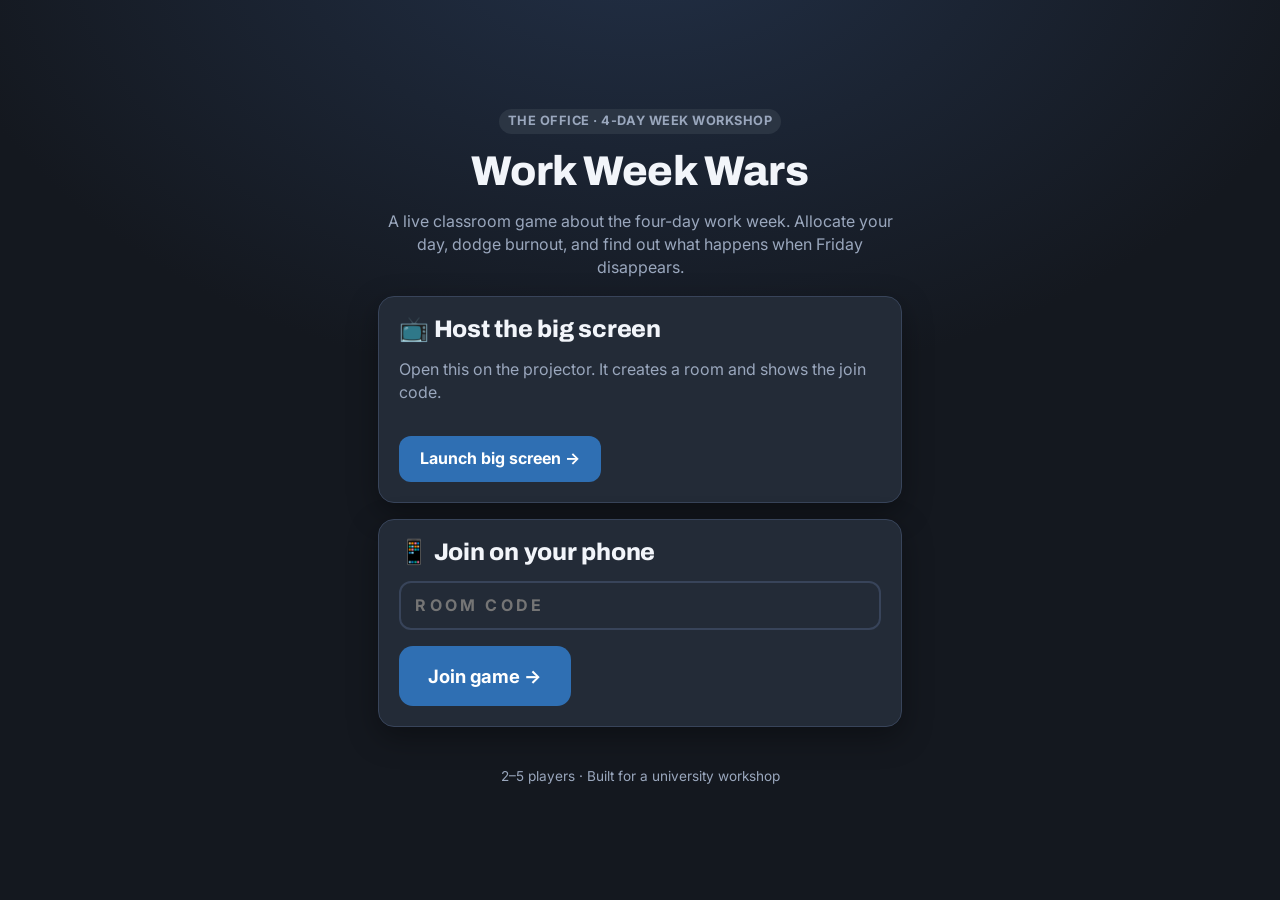
==== index.html @ ff5d2e48 "Work Week Wars — initial commit A live multiplayer classroom game about the four-day work week (The " ====
<!DOCTYPE html>
<html lang="en">
  <head>
    <meta charset="UTF-8" />
    <meta name="viewport" content="width=device-width, initial-scale=1.0" />
    <title>Work Week Wars</title>
    <link rel="icon" href="data:," />
    <link rel="preconnect" href="https://fonts.googleapis.com" />
    <link rel="preconnect" href="https://fonts.gstatic.com" crossorigin />
    <link
      href="https://fonts.googleapis.com/css2?family=Archivo:wght@600;800&family=Inter:wght@400;600;700&display=swap"
      rel="stylesheet"
    />
    <link rel="stylesheet" href="style.css" />
  </head>
  <body>
    <div class="wrap stack" style="padding-top: 12vh">
      <div class="center stack">
        <div class="pill">The Office · 4-Day Week Workshop</div>
        <h1 style="font-size: 2.6rem">Work Week Wars</h1>
        <p class="muted">
          A live classroom game about the four-day work week. Allocate your day,
          dodge burnout, and find out what happens when Friday disappears.
        </p>
      </div>

      <div class="card stack">
        <h2>📺 Host the big screen</h2>
        <p class="muted">Open this on the projector. It creates a room and shows the join code.</p>
        <a class="btn big" href="screen.html" style="display: inline-block; text-decoration: none">
          Launch big screen →
        </a>
      </div>

      <div class="card stack">
        <h2>📱 Join on your phone</h2>
        <form id="joinForm" class="stack">
          <input
            id="code"
            type="text"
            inputmode="latin"
            autocomplete="off"
            maxlength="4"
            placeholder="ROOM CODE"
            style="text-transform: uppercase; letter-spacing: 0.2em; font-weight: 700"
          />
          <button class="big" type="submit">Join game →</button>
        </form>
      </div>

      <footer class="foot">2–5 players · Built for a university workshop</footer>
    </div>

    <script>
      document.getElementById('joinForm').addEventListener('submit', (e) => {
        e.preventDefault()
        const code = document.getElementById('code').value.trim().toUpperCase()
        const url = code ? `play.html?code=${encodeURIComponent(code)}` : 'play.html'
        location.href = url
      })
    </script>
  </body>
</html>
---- style.css ----
/* ===========================================================================
   Work Week Wars — shared styles
   Dunder Mifflin meets Jackbox: dark game-show stage, vibrant character accents.
   =========================================================================== */

:root {
  --bg: #14181f;
  --bg-2: #1c222c;
  --panel: #232b37;
  --panel-2: #2b3543;
  --line: #38445a;
  --text: #f2f5fa;
  --muted: #9aa7bd;
  --accent: #2f6fb3; /* Dunder Mifflin blue */
  --accent-2: #4a90d9;
  --good: #4caf72;
  --bad: #e0573e;
  --warn: #e2b03b;
  --radius: 16px;
  --shadow: 0 10px 30px rgba(0, 0, 0, 0.35);

  /* character accents */
  --michael: #2f6fb3;
  --dwight: #9c7a2e;
  --pam: #c2603a;
  --toby: #5a7d5a;
  --oscar: #3b8e8e;
}

* {
  box-sizing: border-box;
}

html,
body {
  margin: 0;
  padding: 0;
  min-height: 100%;
}

body {
  font-family: 'Inter', system-ui, -apple-system, 'Segoe UI', sans-serif;
  color: var(--text);
  background: radial-gradient(1200px 800px at 50% -10%, #223047 0%, var(--bg) 60%);
  background-attachment: fixed;
  -webkit-font-smoothing: antialiased;
  line-height: 1.45;
}

h1,
h2,
h3 {
  font-family: 'Archivo', 'Inter', sans-serif;
  font-weight: 800;
  letter-spacing: -0.01em;
  margin: 0 0 0.4em;
  line-height: 1.05;
}

a {
  color: var(--accent-2);
}

.muted {
  color: var(--muted);
}

.center {
  text-align: center;
}

.hidden {
  display: none !important;
}

/* ---- buttons ---- */
button,
.btn {
  font: inherit;
  font-weight: 700;
  color: #fff;
  background: var(--accent);
  border: none;
  border-radius: 12px;
  padding: 0.7em 1.3em;
  cursor: pointer;
  transition: transform 0.05s ease, background 0.15s ease, opacity 0.15s;
}
button:hover,
.btn:hover {
  background: var(--accent-2);
}
button:active {
  transform: translateY(1px);
}
button:disabled {
  opacity: 0.45;
  cursor: not-allowed;
}
button.ghost {
  background: transparent;
  border: 2px solid var(--line);
  color: var(--text);
}
button.ghost:hover {
  border-color: var(--accent-2);
  background: transparent;
}
button.big {
  font-size: 1.15em;
  padding: 0.9em 1.6em;
  border-radius: 14px;
}

input[type='text'] {
  font: inherit;
  color: var(--text);
  background: var(--panel);
  border: 2px solid var(--line);
  border-radius: 12px;
  padding: 0.7em 0.9em;
  width: 100%;
}
input[type='text']:focus {
  outline: none;
  border-color: var(--accent-2);
}

/* ---- generic layout ---- */
.wrap {
  max-width: 560px;
  margin: 0 auto;
  padding: 24px 18px 64px;
}

.card {
  background: var(--panel);
  border: 1px solid var(--line);
  border-radius: var(--radius);
  padding: 20px;
  box-shadow: var(--shadow);
}

.stack > * + * {
  margin-top: 16px;
}

.pill {
  display: inline-block;
  font-size: 0.8em;
  font-weight: 700;
  letter-spacing: 0.04em;
  text-transform: uppercase;
  padding: 0.25em 0.7em;
  border-radius: 999px;
  background: var(--panel-2);
  color: var(--muted);
}

/* ---- character avatar ---- */
.avatar {
  --c: var(--accent);
  display: grid;
  place-items: center;
  width: 64px;
  height: 64px;
  border-radius: 50%;
  background: color-mix(in srgb, var(--c) 30%, var(--panel));
  border: 3px solid var(--c);
  font-size: 32px;
  flex: none;
  overflow: hidden;
}
.avatar svg {
  display: block;
  width: 100%;
  height: 100%;
}
.role-michael { --c: var(--michael); }
.role-dwight  { --c: var(--dwight); }
.role-pam     { --c: var(--pam); }
.role-toby    { --c: var(--toby); }
.role-oscar   { --c: var(--oscar); }

.role-head {
  display: flex;
  gap: 14px;
  align-items: center;
}
.role-head .name {
  font-family: 'Archivo', sans-serif;
  font-weight: 800;
  font-size: 1.4em;
}
.role-head .title {
  color: var(--muted);
  font-size: 0.95em;
}

/* ---- metric gauges ---- */
.gauges {
  display: grid;
  gap: 12px;
}
.gauge .gauge-top {
  display: flex;
  justify-content: space-between;
  font-weight: 700;
  margin-bottom: 4px;
}
.gauge .gauge-val {
  font-variant-numeric: tabular-nums;
}
.gauge .track {
  height: 14px;
  background: var(--panel-2);
  border-radius: 999px;
  overflow: hidden;
}
.gauge .fill {
  height: 100%;
  width: 0;
  border-radius: 999px;
  transition: width 0.35s ease, background 0.35s ease;
}

/* ---- sliders ---- */
.slider-row {
  background: var(--panel-2);
  border-radius: 14px;
  padding: 14px 16px;
}
.slider-row .slider-top {
  display: flex;
  justify-content: space-between;
  align-items: baseline;
  margin-bottom: 6px;
}
.slider-row .slider-label {
  font-weight: 700;
}
.slider-row .slider-desc {
  color: var(--muted);
  font-size: 0.85em;
  margin-top: 2px;
}
.slider-row .slider-hrs {
  font-family: 'Archivo', sans-serif;
  font-weight: 800;
  font-size: 1.25em;
  font-variant-numeric: tabular-nums;
}
input[type='range'] {
  width: 100%;
  accent-color: var(--accent-2);
  height: 28px;
}

.budget {
  display: flex;
  justify-content: space-between;
  align-items: center;
  font-weight: 700;
  padding: 12px 16px;
  border-radius: 12px;
  background: var(--panel-2);
  position: sticky;
  top: 8px;
  z-index: 5;
}
.budget .left-hrs {
  font-family: 'Archivo', sans-serif;
  font-size: 1.5em;
}
.budget.over {
  outline: 2px solid var(--bad);
}

/* ---- badges ---- */
.badge {
  display: inline-flex;
  align-items: center;
  gap: 8px;
  font-weight: 800;
  font-family: 'Archivo', sans-serif;
  padding: 0.4em 0.9em;
  border-radius: 999px;
  font-size: 1.05em;
}
.badge.win {
  background: color-mix(in srgb, var(--good) 25%, transparent);
  color: #aef0c4;
  border: 2px solid var(--good);
}
.badge.fail {
  background: color-mix(in srgb, var(--bad) 25%, transparent);
  color: #ffc2b5;
  border: 2px solid var(--bad);
}

/* ===========================================================================
   BIG SCREEN  (body.screen)  — large type, high contrast, lecture-hall ready.
   =========================================================================== */
body.screen {
  font-size: 22px;
}
body.screen .stage {
  min-height: 100vh;
  display: flex;
  flex-direction: column;
  padding: 3vh 4vw;
}
body.screen .stage-head {
  display: flex;
  justify-content: space-between;
  align-items: center;
  margin-bottom: 2vh;
}
body.screen .stage-head .brand {
  font-family: 'Archivo', sans-serif;
  font-weight: 800;
  font-size: 1.4rem;
  letter-spacing: 0.02em;
}
body.screen .stage-body {
  flex: 1;
  display: flex;
  flex-direction: column;
  justify-content: center;
}
body.screen h1 {
  font-size: clamp(2.2rem, 6vw, 5rem);
}
body.screen .hint {
  color: var(--muted);
  font-size: 1.4rem;
  margin-top: 3vh;
}
body.screen .hint kbd {
  background: var(--panel-2);
  border: 1px solid var(--line);
  border-radius: 8px;
  padding: 0.15em 0.6em;
  font-family: inherit;
}

/* lobby code + qr */
.lobby-grid {
  display: flex;
  gap: 5vw;
  align-items: center;
  justify-content: center;
  flex-wrap: wrap;
}
.joincode {
  font-family: 'Archivo', sans-serif;
  font-weight: 800;
  font-size: clamp(4rem, 16vw, 12rem);
  letter-spacing: 0.08em;
  line-height: 1;
  color: #fff;
  text-shadow: 0 6px 0 rgba(0, 0, 0, 0.25);
}
.joinurl {
  font-size: 1.5rem;
  color: var(--muted);
}
#qrcode {
  background: #fff;
  padding: 14px;
  border-radius: 16px;
  line-height: 0;
}

/* player grid (lobby / allocating / lock status) */
.player-grid {
  display: grid;
  grid-template-columns: repeat(auto-fit, minmax(180px, 1fr));
  gap: 20px;
  margin-top: 2vh;
}
.player-tile {
  --c: var(--accent);
  background: var(--panel);
  border: 2px solid var(--line);
  border-top: 6px solid var(--c);
  border-radius: var(--radius);
  padding: 18px;
  text-align: center;
  position: relative;
  transition: transform 0.2s ease, border-color 0.2s;
}
.player-tile.empty {
  opacity: 0.35;
  border-style: dashed;
}
.player-tile.locked {
  border-color: var(--good);
}
.player-tile .avatar {
  margin: 0 auto 10px;
  width: 78px;
  height: 78px;
  font-size: 40px;
}
.player-tile .pname {
  font-family: 'Archivo', sans-serif;
  font-weight: 800;
  font-size: 1.2rem;
}
.player-tile .prole {
  color: var(--muted);
  font-size: 0.95rem;
}
.player-tile .status {
  margin-top: 10px;
  font-weight: 800;
}
.player-tile .status.waiting { color: var(--muted); }
.player-tile .status.done { color: var(--good); }
.tick {
  position: absolute;
  top: 10px;
  right: 12px;
  font-size: 1.6rem;
  opacity: 0;
  transform: scale(0.5);
  transition: opacity 0.25s, transform 0.25s;
}
.player-tile.locked .tick {
  opacity: 1;
  transform: scale(1);
}

/* thinking / waiting splash */
.splash {
  text-align: center;
}
.splash .avatar {
  width: 160px;
  height: 160px;
  font-size: 84px;
  margin: 0 auto 24px;
  animation: bob 2.4s ease-in-out infinite;
}
@keyframes bob {
  0%, 100% { transform: translateY(0); }
  50% { transform: translateY(-12px); }
}
.dots::after {
  content: '';
  animation: dots 1.6s steps(4, end) infinite;
}
@keyframes dots {
  0% { content: ''; }
  25% { content: '.'; }
  50% { content: '..'; }
  75% { content: '...'; }
}

/* reveal card (big) */
.reveal-card {
  --c: var(--accent);
  max-width: 1100px;
  margin: 0 auto;
  width: 100%;
  background: var(--panel);
  border: 2px solid var(--line);
  border-top: 10px solid var(--c);
  border-radius: 22px;
  padding: 36px 40px;
  box-shadow: var(--shadow);
  animation: pop 0.35s ease;
}
@keyframes pop {
  from { transform: scale(0.96); opacity: 0; }
  to { transform: scale(1); opacity: 1; }
}
.reveal-card .role-head .avatar {
  width: 96px;
  height: 96px;
  font-size: 52px;
}
.reveal-card .role-head .name {
  font-size: 2.4rem;
}
.reveal-grid {
  display: grid;
  grid-template-columns: 1fr 1fr;
  gap: 32px;
  margin-top: 24px;
}
@media (max-width: 800px) {
  .reveal-grid { grid-template-columns: 1fr; }
}

/* schedule bars */
.sched-bars {
  display: grid;
  gap: 10px;
}
.sched-bar {
  display: grid;
  grid-template-columns: 130px 1fr 70px;
  align-items: center;
  gap: 12px;
}
.sched-bar .bar-track {
  height: 22px;
  background: var(--panel-2);
  border-radius: 8px;
  overflow: hidden;
}
.sched-bar .bar-fill {
  height: 100%;
  border-radius: 8px;
}

/* company gauge */
.company {
  text-align: center;
  max-width: 900px;
  margin: 0 auto;
}
.bigmeter {
  height: 46px;
  background: var(--panel-2);
  border-radius: 999px;
  overflow: hidden;
  border: 2px solid var(--line);
  margin: 18px 0;
}
.bigmeter .fill {
  height: 100%;
  width: 0;
  border-radius: 999px;
  background: linear-gradient(90deg, var(--bad), var(--warn) 50%, var(--good));
  transition: width 1.1s cubic-bezier(0.2, 0.8, 0.2, 1);
}
.bigmeter-val {
  font-family: 'Archivo', sans-serif;
  font-weight: 800;
  font-size: 3rem;
}

/* round 2 calendar */
.calendar {
  display: flex;
  gap: 18px;
  justify-content: center;
  margin: 3vh 0;
}
.day {
  width: 150px;
  height: 180px;
  border-radius: 16px;
  background: var(--panel);
  border: 2px solid var(--line);
  display: flex;
  align-items: center;
  justify-content: center;
  font-family: 'Archivo', sans-serif;
  font-weight: 800;
  font-size: 1.6rem;
  position: relative;
}
.day.struck {
  opacity: 0.5;
}
.day.struck::after {
  content: '';
  position: absolute;
  inset: 50% 8% auto;
  height: 8px;
  background: var(--bad);
  transform: rotate(-12deg);
  transform-origin: center;
  animation: strike 0.6s ease forwards;
}
@keyframes strike {
  from { width: 0; left: 50%; }
  to { width: 84%; left: 8%; }
}

/* comparison chart */
.compare {
  max-width: 1100px;
  margin: 0 auto;
  width: 100%;
}
.compare-row {
  display: grid;
  grid-template-columns: 160px 1fr;
  gap: 16px;
  align-items: center;
  padding: 12px 0;
  border-bottom: 1px solid var(--line);
}
.compare-metric {
  display: grid;
  grid-template-columns: 90px 1fr;
  gap: 10px;
  align-items: center;
}
.cmp-bars {
  display: grid;
  gap: 6px;
}
.cmp-bar {
  height: 16px;
  border-radius: 6px;
  background: var(--panel-2);
  position: relative;
}
.cmp-bar > span {
  position: absolute;
  inset: 0;
  border-radius: 6px;
}
.cmp-bar small {
  position: absolute;
  right: 8px;
  top: 50%;
  transform: translateY(-50%);
  font-size: 0.8rem;
  font-weight: 700;
}
.r1 > span { background: var(--accent); }
.r2 > span { background: var(--good); }
.legend {
  display: flex;
  gap: 22px;
  justify-content: center;
  margin: 16px 0;
  color: var(--muted);
}
.legend i {
  display: inline-block;
  width: 16px;
  height: 16px;
  border-radius: 4px;
  margin-right: 6px;
  vertical-align: -2px;
}

/* ===========================================================================
   PLAYER PHONE
   =========================================================================== */
.toast {
  position: fixed;
  left: 50%;
  bottom: 24px;
  transform: translateX(-50%);
  background: var(--bad);
  color: #fff;
  padding: 0.7em 1.1em;
  border-radius: 12px;
  font-weight: 700;
  box-shadow: var(--shadow);
  z-index: 50;
}

.waiting-splash {
  text-align: center;
  padding: 18vh 0;
}
.waiting-splash .avatar {
  width: 120px;
  height: 120px;
  font-size: 60px;
  margin: 0 auto 20px;
  animation: bob 2.4s ease-in-out infinite;
}

.target-note {
  background: color-mix(in srgb, var(--accent) 18%, var(--panel));
  border: 1px solid var(--accent);
  border-radius: 12px;
  padding: 12px 14px;
  font-weight: 600;
}

.result-hero {
  text-align: center;
  padding: 24px 0;
}
.result-hero .avatar {
  width: 110px;
  height: 110px;
  font-size: 56px;
  margin: 0 auto 16px;
}

footer.foot {
  text-align: center;
  color: var(--muted);
  font-size: 0.85em;
  padding: 24px 0;
}
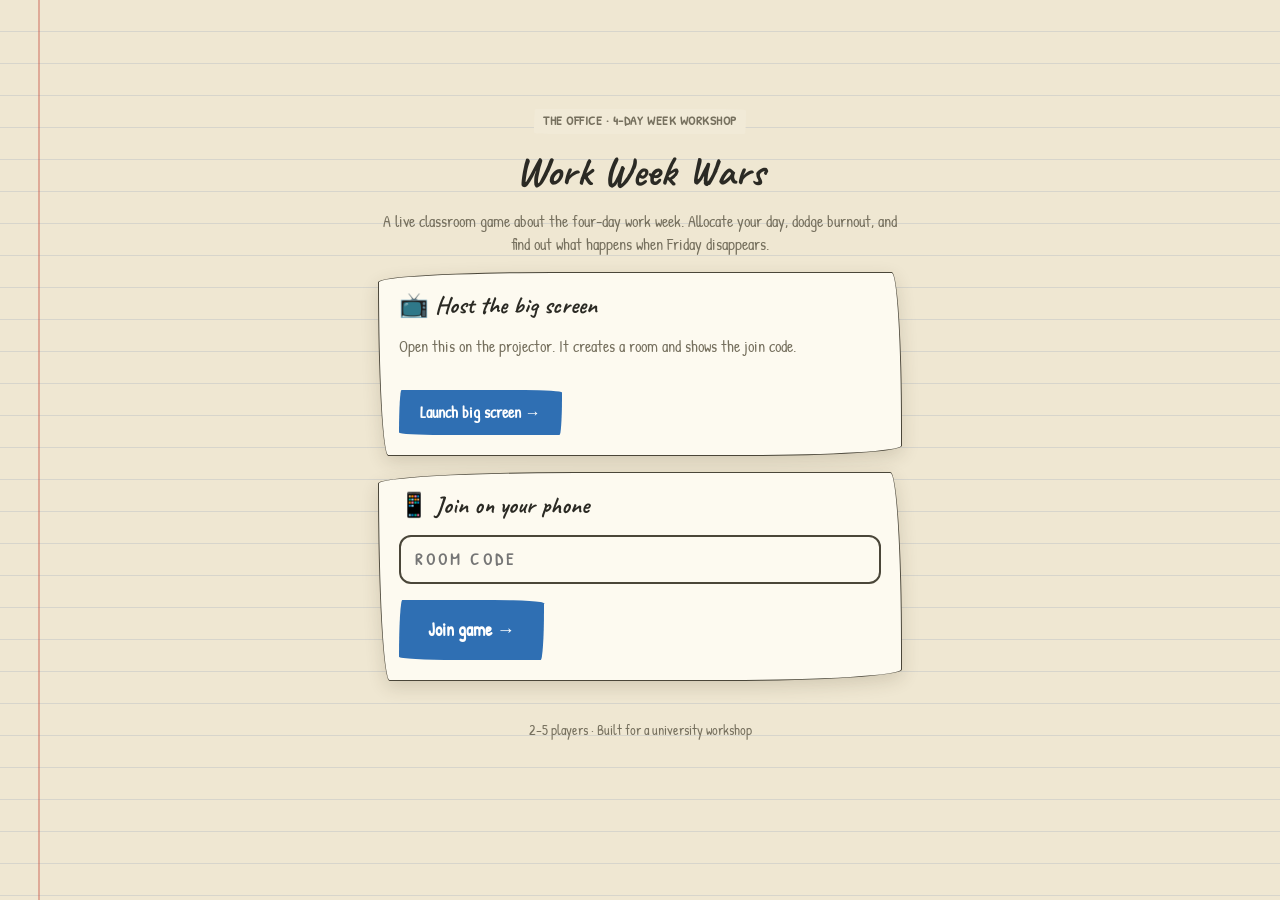
==== commit 34f41545: "Reskin to a pencil-and-paper theme; ship the "earned 4-day week" UX Theme (pencil & paper): - Repain" ====
--- a/index.html
+++ b/index.html
@@ -8,7 +8,7 @@
     <link rel="preconnect" href="https://fonts.googleapis.com" />
     <link rel="preconnect" href="https://fonts.gstatic.com" crossorigin />
     <link
-      href="https://fonts.googleapis.com/css2?family=Archivo:wght@600;800&family=Inter:wght@400;600;700&display=swap"
+      href="https://fonts.googleapis.com/css2?family=Caveat:wght@500;700&family=Patrick+Hand&display=swap"
       rel="stylesheet"
     />
     <link rel="stylesheet" href="style.css" />
--- a/style.css
+++ b/style.css
@@ -1,25 +1,34 @@
 /* ===========================================================================
    Work Week Wars — shared styles
-   Dunder Mifflin meets Jackbox: dark game-show stage, vibrant character accents.
+   "Pencil & paper": ruled-notebook paper, graphite ink, hand-drawn boxes.
    =========================================================================== */
 
 :root {
-  --bg: #14181f;
-  --bg-2: #1c222c;
-  --panel: #232b37;
-  --panel-2: #2b3543;
-  --line: #38445a;
-  --text: #f2f5fa;
-  --muted: #9aa7bd;
-  --accent: #2f6fb3; /* Dunder Mifflin blue */
-  --accent-2: #4a90d9;
-  --good: #4caf72;
-  --bad: #e0573e;
-  --warn: #e2b03b;
+  /* paper + ink palette */
+  --bg: #efe7d2;        /* kraft notebook paper (carries the ruled lines) */
+  --bg-2: #e7dec6;
+  --panel: #fdfaf0;     /* index-card / sticky-note white */
+  --panel-2: #f1ead7;   /* inset wells (tracks, slider/stepper rows) */
+  --line: #4a4639;      /* graphite stroke — borders & rules drawn in pencil */
+  --text: #2b2a24;      /* graphite ink */
+  --muted: #76705e;     /* faded pencil */
+  --accent: #2f6fb3;    /* blue ballpoint pen */
+  --accent-2: #1d5390;  /* pressed-harder blue (links / hover) */
+  --good: #3f8a52;      /* green colour-pencil */
+  --bad: #c0392b;       /* red marking pen */
+  --warn: #cf9a2a;      /* yellow highlighter */
   --radius: 16px;
-  --shadow: 0 10px 30px rgba(0, 0, 0, 0.35);
-
-  /* character accents */
+  --shadow: 0 6px 18px rgba(60, 50, 25, 0.16);
+
+  /* ruled-paper background lines */
+  --rule: rgba(70, 105, 165, 0.14);  /* faint blue feint */
+  --margin: rgba(192, 57, 43, 0.35); /* red margin line */
+
+  /* hand-drawn fonts */
+  --font-body: 'Patrick Hand', 'Segoe Print', 'Comic Sans MS', cursive;
+  --font-display: 'Caveat', 'Patrick Hand', cursive;
+
+  /* character accents (coloured pencils) */
   --michael: #2f6fb3;
   --dwight: #9c7a2e;
   --pam: #c2603a;
@@ -39,9 +48,12 @@
 }
 
 body {
-  font-family: 'Inter', system-ui, -apple-system, 'Segoe UI', sans-serif;
+  font-family: var(--font-body);
   color: var(--text);
-  background: radial-gradient(1200px 800px at 50% -10%, #223047 0%, var(--bg) 60%);
+  background-color: var(--bg);
+  background-image:
+    linear-gradient(90deg, transparent 38px, var(--margin) 38px, var(--margin) 40px, transparent 40px),
+    repeating-linear-gradient(var(--bg) 0, var(--bg) 31px, var(--rule) 31px, var(--rule) 32px);
   background-attachment: fixed;
   -webkit-font-smoothing: antialiased;
   line-height: 1.45;
@@ -50,9 +62,9 @@
 h1,
 h2,
 h3 {
-  font-family: 'Archivo', 'Inter', sans-serif;
-  font-weight: 800;
-  letter-spacing: -0.01em;
+  font-family: var(--font-display);
+  font-weight: 700;
+  letter-spacing: 0;
   margin: 0 0 0.4em;
   line-height: 1.05;
 }
@@ -188,7 +200,7 @@
   align-items: center;
 }
 .role-head .name {
-  font-family: 'Archivo', sans-serif;
+  font-family: var(--font-display);
   font-weight: 800;
   font-size: 1.4em;
 }
@@ -245,7 +257,7 @@
   margin-top: 2px;
 }
 .slider-row .slider-hrs {
-  font-family: 'Archivo', sans-serif;
+  font-family: var(--font-display);
   font-weight: 800;
   font-size: 1.25em;
   font-variant-numeric: tabular-nums;
@@ -264,12 +276,9 @@
   padding: 12px 16px;
   border-radius: 12px;
   background: var(--panel-2);
-  position: sticky;
-  top: 8px;
-  z-index: 5;
 }
 .budget .left-hrs {
-  font-family: 'Archivo', sans-serif;
+  font-family: var(--font-display);
   font-size: 1.5em;
 }
 .budget.over {
@@ -282,19 +291,19 @@
   align-items: center;
   gap: 8px;
   font-weight: 800;
-  font-family: 'Archivo', sans-serif;
+  font-family: var(--font-display);
   padding: 0.4em 0.9em;
   border-radius: 999px;
   font-size: 1.05em;
 }
 .badge.win {
   background: color-mix(in srgb, var(--good) 25%, transparent);
-  color: #aef0c4;
+  color: #2d6b3e;
   border: 2px solid var(--good);
 }
 .badge.fail {
   background: color-mix(in srgb, var(--bad) 25%, transparent);
-  color: #ffc2b5;
+  color: #a73225;
   border: 2px solid var(--bad);
 }
 
@@ -317,7 +326,7 @@
   margin-bottom: 2vh;
 }
 body.screen .stage-head .brand {
-  font-family: 'Archivo', sans-serif;
+  font-family: var(--font-display);
   font-weight: 800;
   font-size: 1.4rem;
   letter-spacing: 0.02em;
@@ -353,13 +362,13 @@
   flex-wrap: wrap;
 }
 .joincode {
-  font-family: 'Archivo', sans-serif;
+  font-family: var(--font-display);
   font-weight: 800;
   font-size: clamp(4rem, 16vw, 12rem);
   letter-spacing: 0.08em;
   line-height: 1;
-  color: #fff;
-  text-shadow: 0 6px 0 rgba(0, 0, 0, 0.25);
+  color: var(--text);
+  text-shadow: 2px 2px 0 rgba(43, 42, 36, 0.15);
 }
 .joinurl {
   font-size: 1.5rem;
@@ -404,7 +413,7 @@
   font-size: 40px;
 }
 .player-tile .pname {
-  font-family: 'Archivo', sans-serif;
+  font-family: var(--font-display);
   font-weight: 800;
   font-size: 1.2rem;
 }
@@ -538,7 +547,7 @@
   transition: width 1.1s cubic-bezier(0.2, 0.8, 0.2, 1);
 }
 .bigmeter-val {
-  font-family: 'Archivo', sans-serif;
+  font-family: var(--font-display);
   font-weight: 800;
   font-size: 3rem;
 }
@@ -559,7 +568,7 @@
   display: flex;
   align-items: center;
   justify-content: center;
-  font-family: 'Archivo', sans-serif;
+  font-family: var(--font-display);
   font-weight: 800;
   font-size: 1.6rem;
   position: relative;
@@ -598,9 +607,13 @@
 }
 .compare-metric {
   display: grid;
-  grid-template-columns: 90px 1fr;
-  gap: 10px;
+  grid-template-columns: 120px 1fr;
+  gap: 12px;
   align-items: center;
+}
+.compare-metric > .muted {
+  white-space: nowrap;
+  font-size: 0.85rem;
 }
 .cmp-bars {
   display: grid;
@@ -641,6 +654,21 @@
   border-radius: 4px;
   margin-right: 6px;
   vertical-align: -2px;
+}
+
+/* on-screen host controls (big screen) */
+.controls {
+  position: fixed;
+  right: 20px;
+  bottom: 16px;
+  display: flex;
+  gap: 10px;
+  z-index: 40;
+  opacity: 0.9;
+}
+.controls button {
+  font-size: 1rem;
+  padding: 0.55em 1em;
 }
 
 /* ===========================================================================
@@ -697,3 +725,777 @@
   font-size: 0.85em;
   padding: 24px 0;
 }
+
+/* Floating "ℹ️ Role" button + role overlay shown during play. */
+.role-fab {
+  position: fixed;
+  right: 16px;
+  bottom: 16px;
+  z-index: 40;
+  width: auto;
+  padding: 0.6em 1em;
+  border-radius: 999px;
+  font-weight: 700;
+  font-size: 0.95rem;
+  background: var(--panel-2);
+  border: 2px solid var(--line);
+  color: var(--text);
+  box-shadow: var(--shadow);
+}
+.role-fab[hidden] {
+  display: none;
+}
+
+.modal-backdrop {
+  position: fixed;
+  inset: 0;
+  z-index: 60;
+  display: flex;
+  align-items: center;
+  justify-content: center;
+  padding: 20px;
+  background: rgba(0, 0, 0, 0.6);
+  backdrop-filter: blur(2px);
+}
+.modal-backdrop[hidden] {
+  display: none;
+}
+.modal-card {
+  width: 100%;
+  max-width: 460px;
+  max-height: 90vh;
+  overflow-y: auto;
+}
+
+/* ===========================================================================
+   TEAM MODEL — shared goal banner, steppers, intro, verdict, debrief
+   =========================================================================== */
+
+/* Shared team goal (base — sizing differs per container). */
+.tg-title {
+  font-weight: 800;
+}
+.tg-line {
+  color: var(--muted);
+}
+
+/* Phone: team-goal banner that leads each role card. */
+.team-goal-card {
+  background: color-mix(in srgb, var(--accent) 22%, var(--panel));
+  border: 2px solid var(--accent);
+  border-radius: var(--radius);
+  padding: 14px 16px;
+}
+.team-goal-card .tg-title {
+  font-size: 1.05rem;
+  line-height: 1.35;
+}
+.team-goal-card .tg-line {
+  font-size: 0.92rem;
+  margin-top: 4px;
+}
+.team-goal-card .tg-sub {
+  font-size: 0.85rem;
+  margin-top: 6px;
+  color: var(--text);
+  opacity: 0.85;
+}
+.intro-card {
+  border-color: var(--accent-2);
+}
+
+/* Phone: +/- steppers (replace the allocation sliders). */
+.stepper-row {
+  background: var(--panel-2);
+  border-radius: 14px;
+  padding: 14px 16px;
+}
+.stepper-row .stepper-top {
+  display: flex;
+  justify-content: space-between;
+  align-items: baseline;
+  margin-bottom: 8px;
+}
+.stepper {
+  display: flex;
+  align-items: center;
+  gap: 12px;
+}
+.step-btn {
+  flex: 0 0 auto;
+  width: 52px;
+  height: 52px;
+  border-radius: 14px;
+  font-size: 1.8rem;
+  font-weight: 800;
+  line-height: 1;
+  background: var(--accent);
+  color: #fff;
+  border: none;
+  display: flex;
+  align-items: center;
+  justify-content: center;
+  -webkit-tap-highlight-color: transparent;
+  touch-action: manipulation;
+}
+.step-btn:active {
+  transform: scale(0.92);
+}
+.step-btn:disabled {
+  background: var(--panel);
+  color: var(--muted);
+  opacity: 0.55;
+}
+.step-bar {
+  flex: 1 1 auto;
+  height: 12px;
+  border-radius: 999px;
+  background: var(--panel);
+  overflow: hidden;
+}
+.step-fill {
+  height: 100%;
+  width: 0;
+  border-radius: 999px;
+  background: var(--accent-2);
+  transition: width 0.18s ease;
+}
+.budget.low {
+  outline: 2px solid var(--warn);
+}
+
+/* Phone: team result hero on the reveal/final screens. */
+.team-result {
+  border-radius: var(--radius);
+  padding: 18px 16px;
+  text-align: center;
+  border: 2px solid var(--line);
+  background: var(--panel);
+}
+.team-result.win {
+  border-color: var(--good);
+  background: color-mix(in srgb, var(--good) 16%, var(--panel));
+}
+.team-result.fail {
+  border-color: var(--bad);
+  background: color-mix(in srgb, var(--bad) 14%, var(--panel));
+}
+
+/* Big screen: round intro narrative. */
+.intro {
+  max-width: 60ch;
+  margin: 0 auto;
+  text-align: center;
+}
+.intro-title {
+  font-size: clamp(2rem, 5vw, 4rem);
+  margin: 1.5vh 0;
+}
+.intro-body {
+  font-size: 1.5rem;
+  line-height: 1.55;
+  color: var(--text);
+}
+.team-goal {
+  margin: 3vh auto 0;
+  max-width: 56ch;
+  background: color-mix(in srgb, var(--accent) 20%, var(--panel));
+  border: 2px solid var(--accent);
+  border-radius: var(--radius);
+  padding: 18px 22px;
+}
+.team-goal .tg-title {
+  font-size: 1.7rem;
+}
+.team-goal .tg-line {
+  font-size: 1.3rem;
+  margin-top: 6px;
+  color: var(--text);
+  opacity: 0.9;
+}
+
+/* Big screen: company-output orders floor marker. */
+.bigmeter {
+  position: relative;
+}
+.floor-mark {
+  position: absolute;
+  top: -4px;
+  bottom: -4px;
+  width: 3px;
+  background: var(--text);
+  opacity: 0.8;
+  z-index: 2;
+}
+
+/* Big screen: the headline team verdict. */
+.team-verdict {
+  max-width: 60ch;
+  margin: 0 auto;
+  text-align: center;
+  border-radius: var(--radius);
+  padding: 4vh 3vw;
+  border: 3px solid var(--line);
+}
+.team-verdict.win {
+  border-color: var(--good);
+  background: color-mix(in srgb, var(--good) 14%, var(--panel));
+}
+.team-verdict.fail {
+  border-color: var(--bad);
+  background: color-mix(in srgb, var(--bad) 12%, var(--panel));
+}
+.verdict-headline {
+  font-size: clamp(2.2rem, 6vw, 5rem);
+  margin: 1.5vh 0;
+}
+.verdict-headline.win {
+  color: #2d6b3e;
+}
+.verdict-headline.fail {
+  color: #a73225;
+}
+.axes {
+  display: grid;
+  gap: 12px;
+  max-width: 46ch;
+  margin: 2vh auto;
+}
+.axis {
+  font-size: 1.4rem;
+  font-weight: 700;
+  padding: 12px 16px;
+  border-radius: 12px;
+  background: var(--panel-2);
+  border-left: 6px solid var(--line);
+}
+.axis.pass {
+  border-left-color: var(--good);
+}
+.axis.fail {
+  border-left-color: var(--bad);
+}
+.verdict-detail {
+  font-size: 1.4rem;
+  color: var(--muted);
+  line-height: 1.5;
+  max-width: 52ch;
+  margin: 2vh auto 0;
+}
+
+/* Big screen: data-driven debrief. */
+.debrief {
+  max-width: 64ch;
+  margin: 0 auto;
+  text-align: center;
+}
+.debrief-stats {
+  display: flex;
+  gap: 18px;
+  justify-content: center;
+  flex-wrap: wrap;
+  margin: 2vh 0;
+}
+.dstat {
+  background: var(--panel-2);
+  border-radius: 14px;
+  padding: 14px 22px;
+  min-width: 220px;
+}
+.dstat .muted {
+  display: block;
+  font-size: 1.1rem;
+  margin-bottom: 4px;
+}
+.delta {
+  font-family: var(--font-display);
+  font-weight: 800;
+  font-size: 1.6rem;
+  font-variant-numeric: tabular-nums;
+}
+.delta.good {
+  color: var(--good);
+}
+.delta.bad {
+  color: var(--bad);
+}
+
+/* ===========================================================================
+   EXPLAINERS — phone "how it works" cards, clearer medals, Michael's why-card
+   =========================================================================== */
+
+/* Phone: collapsible explainer cards (the control guide + glossary). */
+details.explain {
+  padding: 0;
+}
+details.explain > summary {
+  cursor: pointer;
+  list-style: none;
+  padding: 16px 18px;
+  font-size: 1rem;
+}
+details.explain > summary::-webkit-details-marker {
+  display: none;
+}
+details.explain > summary::after {
+  content: '▸';
+  float: right;
+  color: var(--muted);
+  transition: transform 0.15s ease;
+}
+details.explain[open] > summary::after {
+  transform: rotate(90deg);
+}
+details.explain > :not(summary) {
+  margin-left: 18px;
+  margin-right: 18px;
+}
+details.explain > :last-child {
+  margin-bottom: 16px;
+}
+.cg-list {
+  display: grid;
+  gap: 10px;
+  margin-top: 12px;
+}
+.cg-row {
+  background: var(--panel-2);
+  border-radius: 12px;
+  padding: 10px 12px;
+}
+.cg-head {
+  display: flex;
+  justify-content: space-between;
+  align-items: baseline;
+  gap: 8px;
+}
+.cg-label {
+  font-weight: 800;
+}
+.cg-who {
+  font-size: 0.78rem;
+  color: var(--muted);
+  white-space: nowrap;
+}
+.cg-effect {
+  font-size: 0.9rem;
+  margin-top: 4px;
+}
+.cg-dials {
+  font-size: 0.85rem;
+  font-weight: 700;
+  color: var(--accent-2);
+  margin-top: 4px;
+}
+.cg-faqs {
+  margin-top: 14px;
+  border-top: 1px solid var(--line);
+  padding-top: 10px;
+}
+.cg-faq {
+  font-size: 0.9rem;
+}
+.gl-item {
+  font-size: 0.92rem;
+}
+
+/* Phone: Michael's "why you set these" card. */
+.explain-inline {
+  background: color-mix(in srgb, var(--accent) 12%, var(--panel));
+  border-color: var(--accent);
+  font-size: 0.92rem;
+}
+
+/* Clearer medals — phone role card + reveal. */
+.medal-note {
+  background: color-mix(in srgb, var(--warn) 14%, var(--panel-2));
+  border: 1px solid color-mix(in srgb, var(--warn) 55%, var(--line));
+  border-radius: 12px;
+  padding: 12px 14px;
+}
+.medal-head {
+  font-weight: 800;
+}
+.medal-target {
+  margin-top: 4px;
+  font-weight: 600;
+}
+.medal-fine {
+  margin-top: 6px;
+  font-size: 0.82rem;
+  color: var(--muted);
+}
+.medal-result {
+  font-size: 0.9rem;
+  font-weight: 600;
+}
+
+/* ===========================================================================
+   ALLOCATION SPLIT — sticky "week at a glance" over scrolling setters (phone)
+   =========================================================================== */
+.alloc-split {
+  display: flex;
+  flex-direction: column;
+}
+.alloc-pill {
+  padding-bottom: 8px;
+}
+.alloc-glance {
+  position: sticky;
+  top: 0;
+  z-index: 5;
+  background: var(--bg);
+  border-bottom: 1px solid var(--line);
+  box-shadow: 0 8px 14px -10px rgba(0, 0, 0, 0.6);
+  padding: 8px 0 12px;
+  margin: 0 -18px; /* span the wrap's horizontal padding */
+  padding-left: 18px;
+  padding-right: 18px;
+}
+.alloc-glance .gauges {
+  gap: 8px;
+}
+.glance-head {
+  display: flex;
+  justify-content: space-between;
+  align-items: center;
+  margin-bottom: 10px;
+}
+.glance-title {
+  margin: 0;
+  font-size: 1.05rem;
+}
+.budget-mini {
+  display: flex;
+  flex-direction: column;
+  align-items: flex-end;
+  line-height: 1.1;
+  font-size: 0.78rem;
+  color: var(--muted);
+  padding: 4px 10px;
+  border-radius: 10px;
+  background: var(--panel-2);
+}
+.budget-mini .left-hrs {
+  font-family: var(--font-display);
+  font-weight: 800;
+  font-size: 1.25rem;
+  color: var(--text);
+}
+.budget-mini.low {
+  outline: 2px solid var(--warn);
+}
+.budget-mini.low .left-hrs {
+  color: var(--warn);
+}
+.alloc-setters {
+  padding-top: 14px;
+  padding-bottom: 24px;
+}
+
+/* ===========================================================================
+   BIG SCREEN — pre-game controls explainer + closing discussion questions
+   =========================================================================== */
+.screen-explain {
+  margin: 3vh auto 0;
+  max-width: 72ch;
+}
+.explain-h {
+  font-size: 1.5rem;
+  margin: 2.4vh 0 1.2vh;
+  color: var(--muted);
+}
+.num-grid {
+  display: grid;
+  grid-template-columns: repeat(3, 1fr);
+  gap: 14px;
+}
+.num-chip {
+  background: var(--panel-2);
+  border-radius: 14px;
+  padding: 14px 16px;
+  text-align: left;
+}
+.num-term {
+  font-family: var(--font-display);
+  font-weight: 800;
+  font-size: 1.3rem;
+}
+.num-short {
+  color: var(--muted);
+  font-size: 1.05rem;
+  margin-top: 4px;
+}
+.cg-grid {
+  display: grid;
+  grid-template-columns: repeat(5, 1fr);
+  gap: 12px;
+}
+.cg-chip {
+  background: var(--panel);
+  border: 1px solid var(--line);
+  border-radius: 12px;
+  padding: 12px;
+  text-align: center;
+}
+.cg-chip-label {
+  font-weight: 800;
+  font-size: 1.05rem;
+}
+.cg-chip-dials {
+  margin-top: 6px;
+  font-size: 0.95rem;
+  font-weight: 700;
+  color: var(--accent-2);
+  line-height: 1.3;
+}
+@media (max-width: 900px) {
+  .num-grid,
+  .cg-grid {
+    grid-template-columns: 1fr 1fr;
+  }
+}
+
+/* Big screen: reveal-card medal criterion line. */
+.medal-line {
+  margin-top: 16px;
+  padding: 12px 16px;
+  border-radius: 12px;
+  background: var(--panel-2);
+  border-left: 6px solid var(--line);
+  font-size: 1.15rem;
+}
+.medal-line.earned {
+  border-left-color: var(--good);
+}
+.medal-line.missed {
+  border-left-color: var(--muted);
+}
+
+/* Big screen: full-screen discussion-question slides. */
+.question-slide {
+  max-width: 64ch;
+  margin: 0 auto;
+  text-align: center;
+}
+.q-num {
+  font-family: var(--font-display);
+  font-weight: 800;
+  letter-spacing: 0.04em;
+  text-transform: uppercase;
+  color: var(--accent-2);
+  font-size: 1.3rem;
+}
+.q-text {
+  font-size: clamp(2rem, 5.5vw, 4.2rem);
+  margin: 2.4vh 0;
+  line-height: 1.1;
+}
+.q-sub {
+  font-size: 1.5rem;
+  color: var(--muted);
+  line-height: 1.5;
+  max-width: 52ch;
+  margin: 0 auto;
+}
+.q-dots {
+  display: flex;
+  gap: 12px;
+  justify-content: center;
+  margin-top: 5vh;
+}
+.q-dots span {
+  width: 14px;
+  height: 14px;
+  border-radius: 50%;
+  background: var(--panel-2);
+  border: 2px solid var(--line);
+}
+.q-dots span.on {
+  background: var(--accent-2);
+  border-color: var(--accent-2);
+}
+
+/* Big screen: distinct "New game" reset button in the host control bar. */
+.controls #c-reset {
+  border-color: color-mix(in srgb, var(--bad) 60%, var(--line));
+  color: #a73225;
+}
+.controls #c-reset:hover {
+  border-color: var(--bad);
+  background: color-mix(in srgb, var(--bad) 18%, transparent);
+}
+
+/* ===========================================================================
+   UX UPGRADES — live orders meter, balanced preset, round progress,
+   prediction beat, intro carousel
+   =========================================================================== */
+
+/* Phone: live "orders you're shipping" meter in the glance panel (the lesson). */
+.orders-meter {
+  margin-top: 12px;
+  padding-top: 10px;
+  border-top: 1px dashed var(--line);
+}
+.orders-top {
+  display: flex;
+  justify-content: space-between;
+  font-weight: 800;
+  margin-bottom: 5px;
+}
+.orders-pct {
+  font-family: var(--font-display);
+  font-variant-numeric: tabular-nums;
+}
+.orders-track {
+  height: 18px;
+  background: var(--panel);
+  border: 1px solid var(--line);
+  border-radius: 999px;
+  overflow: hidden;
+}
+.orders-fill {
+  height: 100%;
+  width: 0;
+  border-radius: 999px;
+  transition: width 0.25s ease, background 0.25s ease;
+}
+.orders-hint {
+  font-size: 0.82rem;
+  color: var(--muted);
+  margin-top: 5px;
+}
+.orders-note {
+  margin-top: 12px;
+  padding-top: 10px;
+  border-top: 1px dashed var(--line);
+  font-size: 0.88rem;
+}
+
+/* Phone: "start from a balanced day" preset button. */
+.preset-btn {
+  width: 100%;
+  font-size: 0.95rem;
+  padding: 0.6em 1em;
+}
+
+/* Round progress dots (phone + big screen). */
+.round-progress {
+  display: inline-flex;
+  align-items: center;
+  gap: 8px;
+  margin-top: 8px;
+  font-size: 0.8rem;
+  font-weight: 700;
+  color: var(--muted);
+  letter-spacing: 0.02em;
+}
+.round-progress i {
+  width: 10px;
+  height: 10px;
+  border-radius: 50%;
+  background: var(--panel-2);
+  border: 2px solid var(--line);
+}
+.round-progress i.on {
+  background: var(--accent-2);
+  border-color: var(--accent-2);
+}
+.round-progress.big {
+  justify-content: center;
+  display: flex;
+  font-size: 1.2rem;
+  margin: 0 0 1.5vh;
+}
+.round-progress.big i {
+  width: 16px;
+  height: 16px;
+}
+
+/* Big screen: prediction beat before the Round-2 verdict. */
+.predict {
+  max-width: 60ch;
+  margin: 0 auto;
+  text-align: center;
+}
+.predict-qs {
+  display: grid;
+  gap: 14px;
+  max-width: 46ch;
+  margin: 3vh auto 0;
+}
+.pq {
+  display: flex;
+  justify-content: space-between;
+  align-items: center;
+  gap: 16px;
+  font-size: 1.5rem;
+  font-weight: 800;
+  padding: 16px 22px;
+  border-radius: 14px;
+  background: var(--panel-2);
+  border-left: 6px solid var(--accent-2);
+}
+.pq .muted {
+  font-weight: 700;
+}
+
+/* Big screen: auto-rotating intro carousel. */
+.intro-carousel {
+  position: relative;
+  min-height: 26vh;
+}
+.ic-panel {
+  display: none;
+}
+.ic-panel.on {
+  display: block;
+  animation: pop 0.4s ease;
+}
+.ic-dots {
+  display: flex;
+  gap: 10px;
+  justify-content: center;
+  margin-top: 2.4vh;
+}
+.ic-dots span {
+  width: 12px;
+  height: 12px;
+  border-radius: 50%;
+  background: var(--panel-2);
+  border: 2px solid var(--line);
+  transition: background 0.2s, border-color 0.2s;
+}
+.ic-dots span.on {
+  background: var(--accent-2);
+  border-color: var(--accent-2);
+}
+
+/* ===========================================================================
+   PENCIL & PAPER — hand-drawn boxes: wobbly ink outlines on the key surfaces
+   =========================================================================== */
+.card,
+.player-tile,
+.reveal-card,
+.team-verdict,
+.team-result,
+.modal-card,
+.day {
+  border-color: var(--line);
+  border-style: solid;
+  /* asymmetric corners read as a rectangle sketched by hand */
+  border-radius: 255px 15px 225px 15px / 15px 225px 15px 255px;
+}
+
+button,
+.btn,
+button.big,
+.pill {
+  border-radius: 15px 225px 15px 255px / 255px 15px 225px 15px;
+}
+
+/* QR code: a square sticker taped a touch crooked onto the page */
+#qrcode {
+  border: 2px solid var(--line);
+  transform: rotate(-1.5deg);
+}
